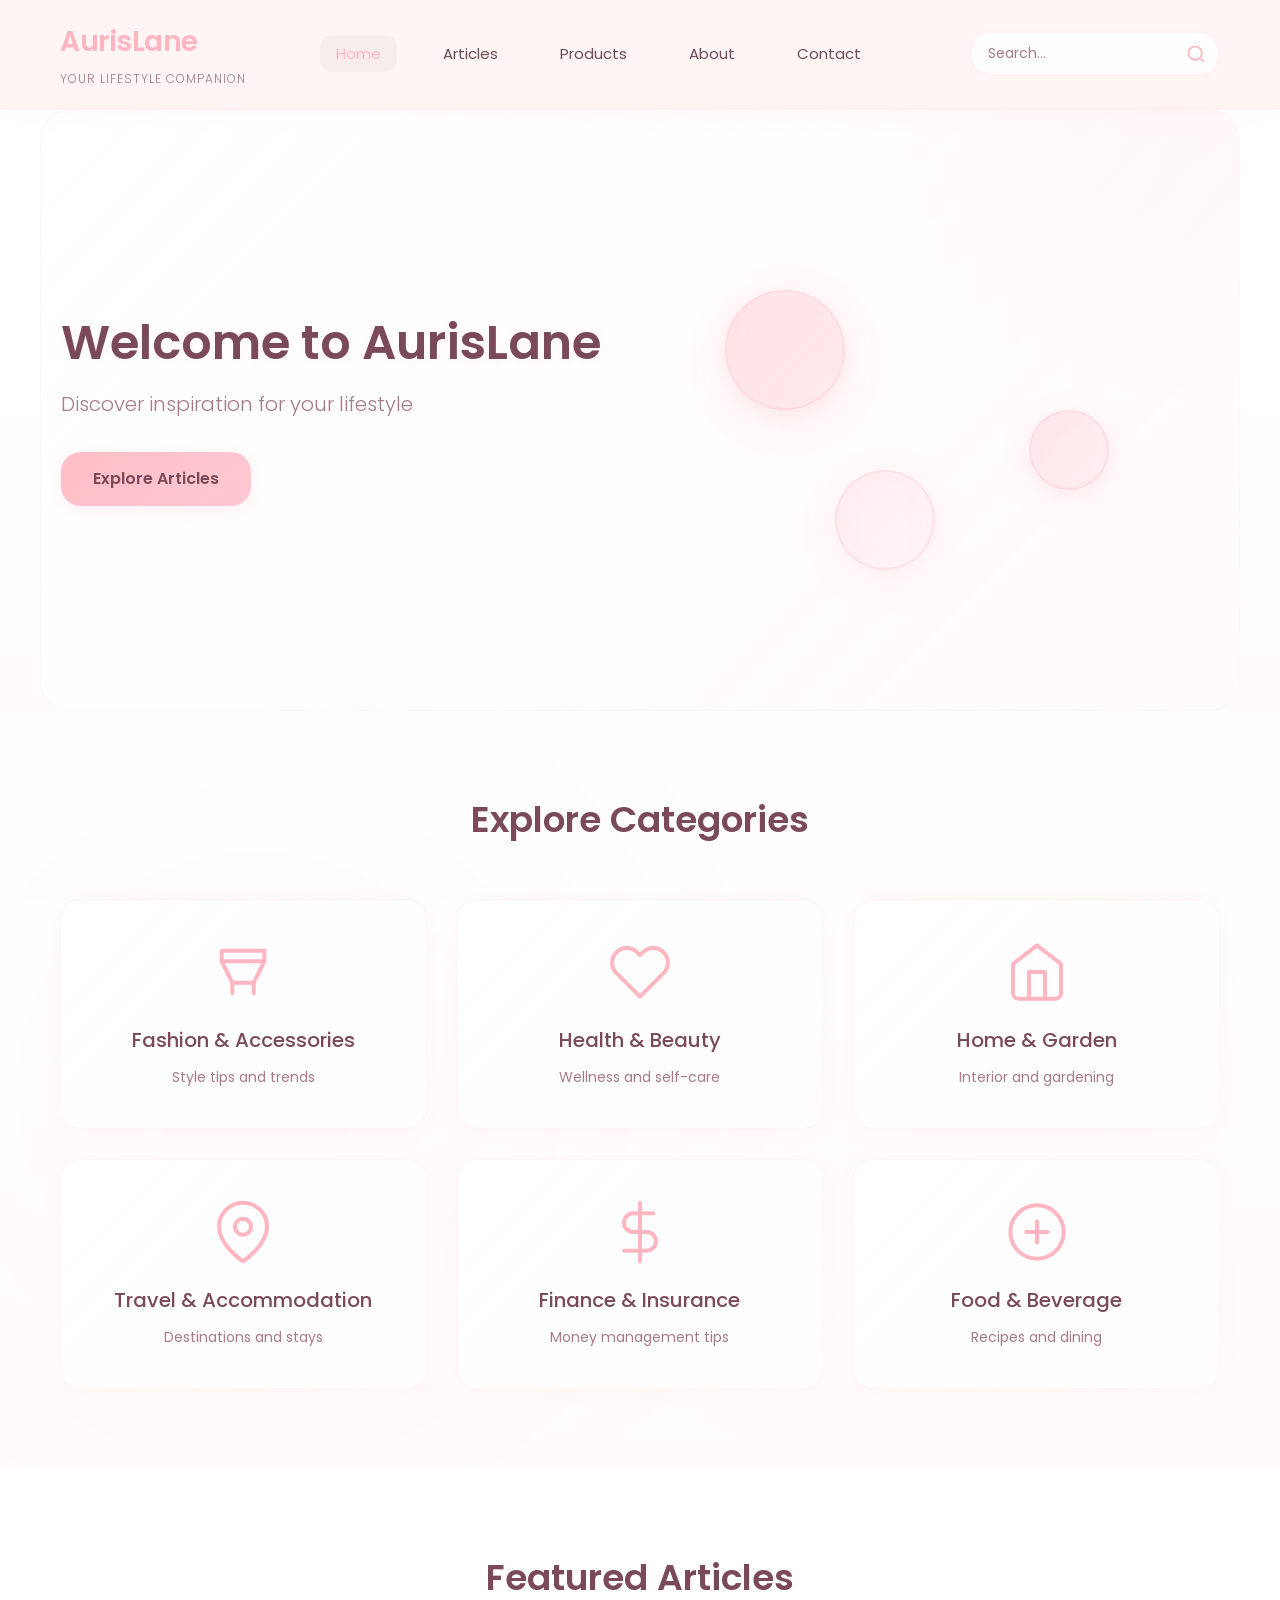
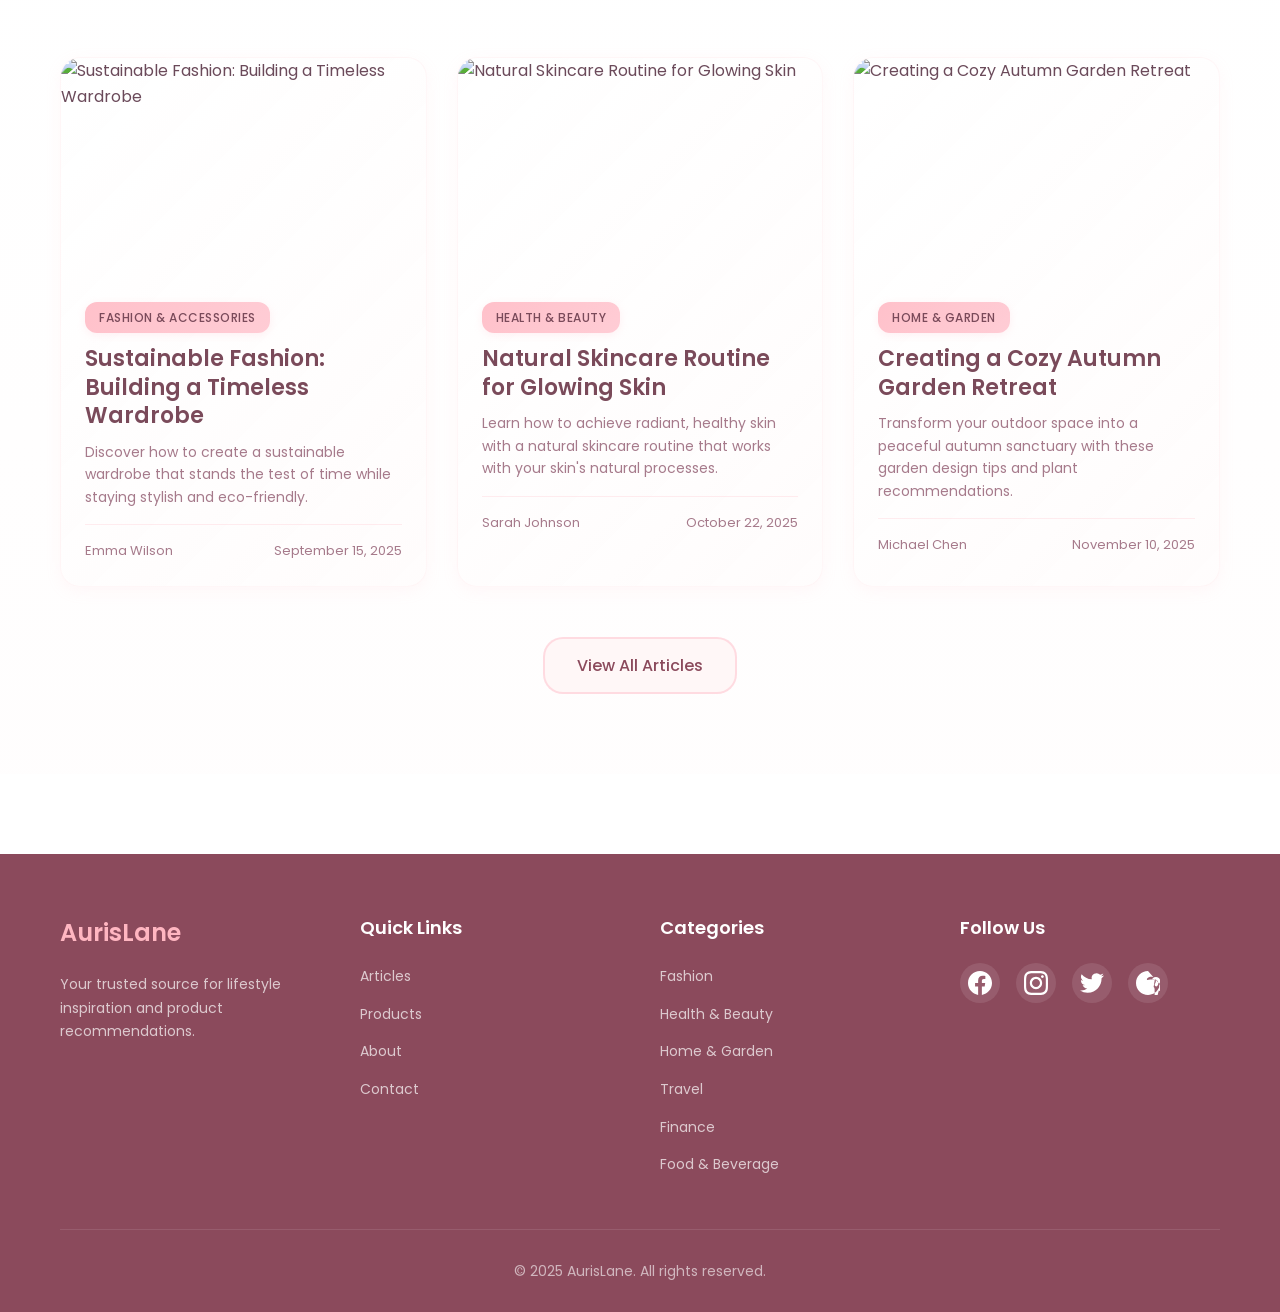
==== index.html @ ae4de6f7 "Initial commit: AurisLane blog website" ====
<!DOCTYPE html>
<html lang="en">
<head>
    <meta charset="UTF-8">
    <meta name="viewport" content="width=device-width, initial-scale=1.0">
    <title>AurisLane - Your Lifestyle Blog</title>
    <link rel="stylesheet" href="styles.css">
    <link rel="preconnect" href="https://fonts.googleapis.com">
    <link rel="preconnect" href="https://fonts.gstatic.com" crossorigin>
    <link href="https://fonts.googleapis.com/css2?family=Poppins:wght@300;400;500;600;700&display=swap" rel="stylesheet">
</head>
<body>
    <!-- Header -->
    <header class="header">
        <div class="container">
            <div class="logo">
                <h1><a href="index.html">AurisLane</a></h1>
                <p class="tagline">Your Lifestyle Companion</p>
            </div>
            <nav class="nav">
                <ul>
                    <li><a href="index.html" class="active">Home</a></li>
                    <li><a href="articles.html">Articles</a></li>
                    <li><a href="products.html">Products</a></li>
                    <li><a href="about.html">About</a></li>
                    <li><a href="contact.html">Contact</a></li>
                </ul>
            </nav>
            <div class="header-search">
                <input type="text" id="headerSearchInput" placeholder="Search..." class="header-search-input">
                <button class="header-search-btn" aria-label="Search">
                    <svg width="20" height="20" viewBox="0 0 24 24" fill="none" stroke="currentColor" stroke-width="2" stroke-linecap="round" stroke-linejoin="round">
                        <circle cx="11" cy="11" r="8"></circle>
                        <path d="m21 21-4.35-4.35"></path>
                    </svg>
                </button>
            </div>
            <button class="mobile-menu-toggle" aria-label="Toggle menu">
                <span></span>
                <span></span>
                <span></span>
            </button>
        </div>
    </header>

    <!-- Hero Section -->
    <section class="hero">
        <div class="hero-content">
            <h2 class="hero-title">Welcome to AurisLane</h2>
            <p class="hero-subtitle">Discover inspiration for your lifestyle</p>
            <a href="articles.html" class="btn-primary">Explore Articles</a>
        </div>
        <div class="hero-illustration">
            <div class="floating-shapes">
                <div class="shape shape-1"></div>
                <div class="shape shape-2"></div>
                <div class="shape shape-3"></div>
            </div>
        </div>
    </section>

    <!-- Categories Section -->
    <section class="categories">
        <div class="container">
            <h2 class="section-title">Explore Categories</h2>
            <div class="category-grid">
                <a href="articles.html?category=fashion" class="category-card">
                    <div class="category-icon">
                        <svg width="48" height="48" viewBox="0 0 24 24" fill="none" stroke="#FFB6C1" stroke-width="1.5" stroke-linecap="round" stroke-linejoin="round">
                            <path d="M4 4h16v4H4z"/>
                            <path d="M4 8l4 8h8l4-8"/>
                            <path d="M8 16v4M16 16v4"/>
                        </svg>
                    </div>
                    <h3>Fashion & Accessories</h3>
                    <p>Style tips and trends</p>
                </a>
                <a href="articles.html?category=health" class="category-card">
                    <div class="category-icon">
                        <svg width="48" height="48" viewBox="0 0 24 24" fill="none" stroke="#FFB6C1" stroke-width="1.5" stroke-linecap="round" stroke-linejoin="round">
                            <path d="M20.84 4.61a5.5 5.5 0 0 0-7.78 0L12 5.67l-1.06-1.06a5.5 5.5 0 0 0-7.78 7.78l1.06 1.06L12 21.23l7.78-7.78 1.06-1.06a5.5 5.5 0 0 0 0-7.78z"/>
                        </svg>
                    </div>
                    <h3>Health & Beauty</h3>
                    <p>Wellness and self-care</p>
                </a>
                <a href="articles.html?category=home" class="category-card">
                    <div class="category-icon">
                        <svg width="48" height="48" viewBox="0 0 24 24" fill="none" stroke="#FFB6C1" stroke-width="1.5" stroke-linecap="round" stroke-linejoin="round">
                            <path d="M3 9l9-7 9 7v11a2 2 0 0 1-2 2H5a2 2 0 0 1-2-2z"/>
                            <polyline points="9 22 9 12 15 12 15 22"/>
                        </svg>
                    </div>
                    <h3>Home & Garden</h3>
                    <p>Interior and gardening</p>
                </a>
                <a href="articles.html?category=travel" class="category-card">
                    <div class="category-icon">
                        <svg width="48" height="48" viewBox="0 0 24 24" fill="none" stroke="#FFB6C1" stroke-width="1.5" stroke-linecap="round" stroke-linejoin="round">
                            <path d="M21 10c0 7-9 13-9 13s-9-6-9-13a9 9 0 0 1 18 0z"/>
                            <circle cx="12" cy="10" r="3"/>
                        </svg>
                    </div>
                    <h3>Travel & Accommodation</h3>
                    <p>Destinations and stays</p>
                </a>
                <a href="articles.html?category=finance" class="category-card">
                    <div class="category-icon">
                        <svg width="48" height="48" viewBox="0 0 24 24" fill="none" stroke="#FFB6C1" stroke-width="1.5" stroke-linecap="round" stroke-linejoin="round">
                            <line x1="12" y1="1" x2="12" y2="23"/>
                            <path d="M17 5H9.5a3.5 3.5 0 0 0 0 7h5a3.5 3.5 0 0 1 0 7H6"/>
                        </svg>
                    </div>
                    <h3>Finance & Insurance</h3>
                    <p>Money management tips</p>
                </a>
                <a href="articles.html?category=food" class="category-card">
                    <div class="category-icon">
                        <svg width="48" height="48" viewBox="0 0 24 24" fill="none" stroke="#FFB6C1" stroke-width="1.5" stroke-linecap="round" stroke-linejoin="round">
                            <circle cx="12" cy="12" r="10"/>
                            <path d="M8 12h8M12 8v8"/>
                        </svg>
                    </div>
                    <h3>Food & Beverage</h3>
                    <p>Recipes and dining</p>
                </a>
            </div>
        </div>
    </section>

    <!-- Featured Articles -->
    <section class="featured-articles">
        <div class="container">
            <h2 class="section-title">Featured Articles</h2>
            <div class="articles-grid" id="featuredArticles">
                <!-- Articles will be loaded here -->
            </div>
            <div class="text-center">
                <a href="articles.html" class="btn-secondary">View All Articles</a>
            </div>
        </div>
    </section>

    <!-- Footer -->
    <footer class="footer">
        <div class="container">
            <div class="footer-content">
                <div class="footer-section">
                    <h3>AurisLane</h3>
                    <p>Your trusted source for lifestyle inspiration and product recommendations.</p>
                </div>
                <div class="footer-section">
                    <h4>Quick Links</h4>
                    <ul>
                        <li><a href="articles.html">Articles</a></li>
                        <li><a href="products.html">Products</a></li>
                        <li><a href="about.html">About</a></li>
                        <li><a href="contact.html">Contact</a></li>
                    </ul>
                </div>
                <div class="footer-section">
                    <h4>Categories</h4>
                    <ul>
                        <li><a href="articles.html?category=fashion">Fashion</a></li>
                        <li><a href="articles.html?category=health">Health & Beauty</a></li>
                        <li><a href="articles.html?category=home">Home & Garden</a></li>
                        <li><a href="articles.html?category=travel">Travel</a></li>
                        <li><a href="articles.html?category=finance">Finance</a></li>
                        <li><a href="articles.html?category=food">Food & Beverage</a></li>
                    </ul>
                </div>
                <div class="footer-section">
                    <h4>Follow Us</h4>
                    <div class="social-icons">
                        <a href="https://facebook.com" target="_blank" aria-label="Facebook">
                            <svg width="24" height="24" viewBox="0 0 24 24" fill="currentColor">
                                <path d="M24 12.073c0-6.627-5.373-12-12-12s-12 5.373-12 12c0 5.99 4.388 10.954 10.125 11.854v-8.385H7.078v-3.47h3.047V9.43c0-3.007 1.792-4.669 4.533-4.669 1.312 0 2.686.235 2.686.235v2.953H15.83c-1.491 0-1.956.925-1.956 1.874v2.25h3.328l-.532 3.47h-2.796v8.385C19.612 23.027 24 18.062 24 12.073z"/>
                            </svg>
                        </a>
                        <a href="https://instagram.com" target="_blank" aria-label="Instagram">
                            <svg width="24" height="24" viewBox="0 0 24 24" fill="currentColor">
                                <path d="M12 2.163c3.204 0 3.584.012 4.85.07 3.252.148 4.771 1.691 4.919 4.919.058 1.265.069 1.645.069 4.849 0 3.205-.012 3.584-.069 4.849-.149 3.225-1.664 4.771-4.919 4.919-1.266.058-1.644.07-4.85.07-3.204 0-3.584-.012-4.849-.07-3.26-.149-4.771-1.699-4.919-4.92-.058-1.265-.07-1.644-.07-4.849 0-3.204.013-3.583.07-4.849.149-3.227 1.664-4.771 4.919-4.919 1.266-.057 1.645-.069 4.849-.069zm0-2.163c-3.259 0-3.667.014-4.947.072-4.358.2-6.78 2.618-6.98 6.98-.059 1.281-.073 1.689-.073 4.948 0 3.259.014 3.668.072 4.948.2 4.358 2.618 6.78 6.98 6.98 1.281.058 1.689.072 4.948.072 3.259 0 3.668-.014 4.948-.072 4.354-.2 6.782-2.618 6.979-6.98.059-1.28.073-1.689.073-4.948 0-3.259-.014-3.667-.072-4.947-.196-4.354-2.617-6.78-6.979-6.98-1.281-.059-1.69-.073-4.949-.073zm0 5.838c-3.403 0-6.162 2.759-6.162 6.162s2.759 6.163 6.162 6.163 6.162-2.759 6.162-6.163c0-3.403-2.759-6.162-6.162-6.162zm0 10.162c-2.209 0-4-1.79-4-4 0-2.209 1.791-4 4-4s4 1.791 4 4c0 2.21-1.791 4-4 4zm6.406-11.845c-.796 0-1.441.645-1.441 1.44s.645 1.44 1.441 1.44c.795 0 1.439-.645 1.439-1.44s-.644-1.44-1.439-1.44z"/>
                            </svg>
                        </a>
                        <a href="https://twitter.com" target="_blank" aria-label="Twitter">
                            <svg width="24" height="24" viewBox="0 0 24 24" fill="currentColor">
                                <path d="M23.953 4.57a10 10 0 01-2.825.775 4.958 4.958 0 002.163-2.723c-.951.555-2.005.959-3.127 1.184a4.92 4.92 0 00-8.384 4.482C7.69 8.095 4.067 6.13 1.64 3.162a4.822 4.822 0 00-.666 2.475c0 1.71.87 3.213 2.188 4.096a4.904 4.904 0 01-2.228-.616v.06a4.923 4.923 0 003.946 4.827 4.996 4.996 0 01-2.212.085 4.936 4.936 0 004.604 3.417 9.867 9.867 0 01-6.102 2.105c-.39 0-.779-.023-1.17-.067a13.995 13.995 0 007.557 2.209c9.053 0 13.998-7.496 13.998-13.985 0-.21 0-.42-.015-.63A9.935 9.935 0 0024 4.59z"/>
                            </svg>
                        </a>
                        <a href="https://pinterest.com" target="_blank" aria-label="Pinterest">
                            <svg width="24" height="24" viewBox="0 0 24 24" fill="currentColor">
                                <path d="M12 0C5.373 0 0 5.372 0 12s5.373 12 12 12c5.084 0 9.426-3.163 11.174-7.637-.15-.83-.067-1.844.34-2.492.406-.658 1.533-4.48 1.533-4.48s.39.78.39 1.94c0 1.83-1.09 3.19-1.09 3.19s1.09 1.92 1.09 3.39c0 1.09-.35 2.19-1.39 2.19-.47 0-.92-.24-1.2-.5 0 0-.9 3.56-1.1 4.25-.4 1.56-1.57 3.85-1.93 4.05-.43.26-1.2.19-1.2-.8V18.5c0-1.78-.94-2.44-.94-2.44s.75-4.77.9-6.12c.1-.8.15-1.05-.23-1.48-.23-.27-.6-.34-.9-.36-.36-.02-.75 0-1.18.03-1.11.08-2.7.33-3.81.63-.44.12-.75.19-.95.19-.4 0-.65-.31-.65-.65 0-.35.23-.7.58-1.01 1.17-.99 2.12-1.5 3.55-1.5 1.5 0 2.7.5 3.55 1.2.85.7 1.3 1.7 1.3 3 0 1.09-.28 2.05-.85 2.88-.28.41-.28.75-.28 1.05 0 .4.15.75.45 1.05.3.3.7.45 1.05.45.35 0 .7-.15 1.05-.45.7-.7 1.05-1.55 1.05-2.5 0-1.2-.4-2.2-1.2-3-.8-.8-1.9-1.2-3.3-1.2-1.4 0-2.5.4-3.3 1.2-.8.8-1.2 1.8-1.2 3 0 .95.35 1.8 1.05 2.5.35.3.7.45 1.05.45.35 0 .75-.15 1.05-.45.3-.3.45-.65.45-1.05 0-.3 0-.64-.28-1.05-.57-.83-.85-1.79-.85-2.88 0-1.3.45-2.3 1.3-3 1.7-1.4 4.05-1.4 5.75 0 .85.7 1.3 1.7 1.3 3 0 1.09-.28 2.05-.85 2.88z"/>
                            </svg>
                        </a>
                    </div>
                </div>
            </div>
            <div class="footer-bottom">
                <p>&copy; 2025 AurisLane. All rights reserved.</p>
            </div>
        </div>
    </footer>

    <script src="script.js"></script>
</body>
</html>
---- styles.css ----
/* ============================================
   AurisLane - Soft & Sweet Style
   Morandi Color Palette, Rounded Corners, Gentle Animations
   ============================================ */

/* CSS Variables - Soft Pink & White Palette */
:root {
    --color-primary: #FFB6C1;      /* Light pink */
    --color-secondary: #FFC0CB;    /* Pink */
    --color-accent: #FFD1DC;       /* Light pink accent */
    --color-bg: #FFF9F9;            /* Soft white pink */
    --color-bg-light: #FFF5F5;     /* Very light pink */
    --color-text: #6B4A5A;          /* Soft pink-gray */
    --color-text-dark: #8B4A5C;    /* Pink-gray dark */
    --color-text-light: #A67A8B;   /* Light pink-gray */
    --color-border: #FFE4E9;        /* Soft pink border */
    --color-shadow: rgba(255, 182, 193, 0.15);
    --color-hover: #FF8FA3;         /* Medium pink on hover */
    
    --border-radius: 20px;
    --border-radius-small: 12px;
    --border-radius-large: 30px;
    
    --transition: all 0.3s cubic-bezier(0.4, 0, 0.2, 1);
    --transition-fast: all 0.2s ease;
    
    --font-family: 'Poppins', -apple-system, BlinkMacSystemFont, 'Segoe UI', sans-serif;
}

/* Reset & Base Styles */
* {
    margin: 0;
    padding: 0;
    box-sizing: border-box;
}

html {
    scroll-behavior: smooth;
}

body {
    font-family: var(--font-family);
    background: linear-gradient(180deg, #FFFFFF 0%, #FFFFFF 40%, #FFFBFB 80%, #FFF9F9 100%);
    background-attachment: fixed;
    color: var(--color-text);
    line-height: 1.6;
    font-size: 16px;
    overflow-x: hidden;
    min-height: 100vh;
}

a {
    text-decoration: none;
    color: inherit;
    transition: var(--transition);
}

img {
    max-width: 100%;
    height: auto;
    display: block;
    border-radius: var(--border-radius-small);
}

.container {
    max-width: 1200px;
    margin: 0 auto;
    padding: 0 20px;
}

.text-center {
    text-align: center;
}

/* ============================================
   Header & Navigation
   ============================================ */
.header {
    background: rgba(255, 245, 245, 0.95);
    padding: 20px 0;
    box-shadow: 0 2px 20px rgba(255, 182, 193, 0.1);
    position: sticky;
    top: 0;
    z-index: 1000;
    backdrop-filter: blur(10px);
    border-bottom: 1px solid rgba(255, 228, 233, 0.5);
}

.header .container {
    display: flex;
    justify-content: space-between;
    align-items: center;
}

.logo h1 {
    font-size: 28px;
    font-weight: 600;
    color: var(--color-primary);
    margin-bottom: 4px;
    letter-spacing: -0.5px;
}

.logo h1 a {
    color: var(--color-primary);
}

.tagline {
    font-size: 12px;
    color: var(--color-text-light);
    font-weight: 300;
    letter-spacing: 1px;
    text-transform: uppercase;
}

.nav ul {
    display: flex;
    list-style: none;
    gap: 30px;
}

.nav a {
    color: var(--color-text);
    font-weight: 400;
    font-size: 15px;
    padding: 8px 16px;
    border-radius: var(--border-radius-small);
    transition: var(--transition);
    position: relative;
}

.nav a:hover,
.nav a.active {
    color: var(--color-primary);
    background: rgba(184, 169, 169, 0.1);
}

/* Header Search */
.header-search {
    position: relative;
    display: flex;
    align-items: center;
    margin-left: 20px;
}

.header-search-input {
    width: 250px;
    padding: 10px 45px 10px 16px;
    border: 2px solid rgba(255, 228, 233, 0.5);
    border-radius: var(--border-radius);
    font-size: 14px;
    font-family: var(--font-family);
    background: rgba(255, 255, 255, 0.9);
    transition: var(--transition);
    color: #6B4A5A;
}

.header-search-input:focus {
    outline: none;
    border-color: #FFB6C1;
    box-shadow: 0 0 0 3px rgba(255, 182, 193, 0.2);
    background: rgba(255, 255, 255, 1);
    width: 300px;
}

.header-search-input::placeholder {
    color: #A67A8B;
}

.header-search-btn {
    position: absolute;
    right: 8px;
    background: none;
    border: none;
    cursor: pointer;
    padding: 6px;
    display: flex;
    align-items: center;
    justify-content: center;
    color: #FFB6C1;
    transition: var(--transition);
    border-radius: var(--border-radius-small);
}

.header-search-btn:hover {
    color: #FF8FA3;
    background: rgba(255, 182, 193, 0.1);
}

.header-search-btn:active {
    transform: scale(0.95);
}

.mobile-menu-toggle {
    display: none;
    flex-direction: column;
    gap: 5px;
    background: none;
    border: none;
    cursor: pointer;
    padding: 8px;
}

.mobile-menu-toggle span {
    width: 25px;
    height: 3px;
    background: var(--color-primary);
    border-radius: 3px;
    transition: var(--transition);
}

/* Mobile Navigation */
@media (max-width: 768px) {
    .header .container {
        flex-wrap: wrap;
    }
    
    .header-search {
        order: 3;
        width: 100%;
        margin: 15px 0 0 0;
        display: flex;
    }
    
    .header-search-input {
        width: 100%;
        flex: 1;
    }
    
    .header-search-input:focus {
        width: 100%;
    }
    
    .nav {
        position: fixed;
        top: 80px;
        left: -100%;
        width: 100%;
        background: var(--color-bg-light);
        box-shadow: 0 4px 20px var(--color-shadow);
        transition: var(--transition);
        z-index: 999;
    }
    
    .nav.active {
        left: 0;
    }
    
    .nav ul {
        flex-direction: column;
        padding: 20px;
        gap: 0;
    }
    
    .nav ul li {
        width: 100%;
    }
    
    .nav a {
        display: block;
        padding: 16px;
        border-bottom: 1px solid var(--color-border);
    }
    
    .mobile-menu-toggle.active span:nth-child(1) {
        transform: rotate(45deg) translate(8px, 8px);
    }
    
    .mobile-menu-toggle.active span:nth-child(2) {
        opacity: 0;
    }
    
    .mobile-menu-toggle.active span:nth-child(3) {
        transform: rotate(-45deg) translate(7px, -7px);
    }
}

/* ============================================
   Hero Section
   ============================================ */
.hero {
    padding: 100px 20px;
    display: flex;
    align-items: center;
    justify-content: space-between;
    max-width: 1200px;
    margin: 0 auto;
    gap: 60px;
    min-height: 600px;
    background: linear-gradient(135deg, rgba(255, 255, 255, 0.95) 0%, rgba(255, 252, 252, 0.9) 50%, rgba(255, 250, 250, 0.85) 100%);
    border-radius: var(--border-radius-large);
    position: relative;
    overflow: hidden;
    border: 1px solid rgba(255, 228, 233, 0.3);
}

.hero::before {
    content: '';
    position: absolute;
    top: -50%;
    right: -20%;
    width: 600px;
    height: 600px;
    background: radial-gradient(circle, rgba(255, 182, 193, 0.06) 0%, transparent 70%);
    border-radius: 50%;
    z-index: 0;
}

.hero-content,
.hero-illustration {
    position: relative;
    z-index: 1;
}

.hero-content {
    flex: 1;
    animation: fadeInUp 0.8s ease-out;
}

.hero-title {
    font-size: 48px;
    font-weight: 600;
    color: #7A4A5A;
    margin-bottom: 16px;
    line-height: 1.2;
    text-shadow: 0 2px 10px rgba(255, 182, 193, 0.1);
}

.hero-subtitle {
    font-size: 20px;
    color: #A67A8B;
    margin-bottom: 32px;
    font-weight: 300;
}

.hero-illustration {
    flex: 1;
    position: relative;
    height: 400px;
    animation: fadeInRight 0.8s ease-out;
}

.floating-shapes {
    position: relative;
    width: 100%;
    height: 100%;
}

.shape {
    position: absolute;
    border-radius: 50%;
    background: linear-gradient(135deg, rgba(255, 182, 193, 0.45) 0%, rgba(255, 192, 203, 0.35) 100%);
    opacity: 0.75;
    animation: float 6s ease-in-out infinite;
    border: 2px solid rgba(255, 182, 193, 0.4);
    backdrop-filter: blur(10px);
    -webkit-backdrop-filter: blur(10px);
    box-shadow: 0 8px 32px rgba(255, 182, 193, 0.25), 
                0 4px 16px rgba(255, 192, 203, 0.2),
                inset 0 1px 0 rgba(255, 255, 255, 0.3);
}

.shape-1 {
    width: 120px;
    height: 120px;
    top: 20%;
    left: 10%;
    background: linear-gradient(135deg, rgba(255, 182, 193, 0.5) 0%, rgba(255, 192, 203, 0.4) 100%);
    animation-delay: 0s;
    box-shadow: 0 10px 40px rgba(255, 182, 193, 0.3), 
                0 5px 20px rgba(255, 192, 203, 0.25),
                inset 0 1px 0 rgba(255, 255, 255, 0.4);
}

.shape-2 {
    width: 80px;
    height: 80px;
    top: 50%;
    right: 20%;
    background: linear-gradient(135deg, rgba(255, 192, 203, 0.5) 0%, rgba(255, 209, 220, 0.4) 100%);
    animation-delay: 2s;
    box-shadow: 0 8px 32px rgba(255, 192, 203, 0.3), 
                0 4px 16px rgba(255, 209, 220, 0.25),
                inset 0 1px 0 rgba(255, 255, 255, 0.4);
}

.shape-3 {
    width: 100px;
    height: 100px;
    bottom: 10%;
    left: 30%;
    background: linear-gradient(135deg, rgba(255, 209, 220, 0.5) 0%, rgba(255, 228, 233, 0.4) 100%);
    animation-delay: 4s;
    box-shadow: 0 9px 36px rgba(255, 209, 220, 0.3), 
                0 4px 18px rgba(255, 228, 233, 0.25),
                inset 0 1px 0 rgba(255, 255, 255, 0.4);
}

/* ============================================
   Buttons
   ============================================ */
.btn-primary,
.btn-secondary {
    display: inline-block;
    padding: 14px 32px;
    border-radius: var(--border-radius);
    font-weight: 500;
    font-size: 16px;
    transition: var(--transition);
    cursor: pointer;
    border: none;
    font-family: var(--font-family);
}

.btn-primary {
    background: linear-gradient(135deg, rgba(255, 182, 193, 0.9) 0%, rgba(255, 192, 203, 0.85) 100%);
    color: #7A4A5A;
    box-shadow: 0 4px 15px rgba(255, 182, 193, 0.2);
    font-weight: 600;
}

.btn-primary:hover {
    background: linear-gradient(135deg, #FF8FA3 0%, #FFB6C1 100%);
    transform: translateY(-2px);
    box-shadow: 0 6px 20px rgba(255, 182, 193, 0.3);
    color: white;
}

.btn-secondary {
    background: rgba(255, 245, 245, 0.8);
    color: #8B4A5C;
    border: 2px solid rgba(255, 192, 203, 0.5);
    backdrop-filter: blur(10px);
}

.btn-secondary:hover {
    background: linear-gradient(135deg, #FFB6C1 0%, #FFC0CB 100%);
    color: #8B4A5C;
    border-color: #FFB6C1;
    transform: translateY(-2px);
}

/* ============================================
   Categories Section
   ============================================ */
.categories {
    padding: 80px 20px;
    background: linear-gradient(180deg, rgba(255, 255, 255, 0.8) 0%, rgba(255, 253, 253, 0.9) 50%, rgba(255, 251, 251, 0.85) 100%);
    position: relative;
}

.categories::before {
    content: '';
    position: absolute;
    top: 0;
    left: 0;
    right: 0;
    bottom: 0;
    background: radial-gradient(circle at 20% 50%, rgba(255, 182, 193, 0.03) 0%, transparent 50%),
                radial-gradient(circle at 80% 50%, rgba(255, 192, 203, 0.03) 0%, transparent 50%);
    pointer-events: none;
}

.section-title {
    font-size: 36px;
    font-weight: 600;
    color: #7A4A5A;
    text-align: center;
    margin-bottom: 50px;
    position: relative;
    z-index: 1;
}

.category-grid {
    display: grid;
    grid-template-columns: repeat(auto-fit, minmax(280px, 1fr));
    gap: 30px;
}

.category-card {
    background: linear-gradient(135deg, rgba(255, 255, 255, 0.95) 0%, rgba(255, 252, 252, 0.9) 100%);
    padding: 40px 30px;
    border-radius: var(--border-radius);
    text-align: center;
    transition: var(--transition);
    box-shadow: 0 4px 15px rgba(255, 182, 193, 0.1);
    cursor: pointer;
    border: 1px solid rgba(255, 228, 233, 0.4);
    backdrop-filter: blur(10px);
    position: relative;
    z-index: 1;
}

.category-card:hover {
    transform: translateY(-8px);
    box-shadow: 0 8px 25px rgba(255, 182, 193, 0.18);
    background: linear-gradient(135deg, rgba(255, 252, 252, 0.98) 0%, rgba(255, 250, 250, 0.95) 100%);
    border-color: rgba(255, 192, 203, 0.6);
}

.category-icon {
    width: 64px;
    height: 64px;
    margin: 0 auto 20px;
    display: flex;
    align-items: center;
    justify-content: center;
    transition: var(--transition);
}

.category-icon svg {
    width: 100%;
    height: 100%;
    transition: var(--transition);
}

.category-card:hover .category-icon svg {
    transform: scale(1.1);
    stroke: #FF8FA3;
}

.category-card h3 {
    font-size: 20px;
    font-weight: 500;
    color: #7A4A5A;
    margin-bottom: 10px;
}

.category-card p {
    color: #A67A8B;
    font-size: 14px;
}

/* ============================================
   Articles Section
   ============================================ */
.featured-articles,
.articles-section {
    padding: 80px 20px;
    background: linear-gradient(180deg, rgba(255, 255, 255, 0.6) 0%, rgba(255, 253, 253, 0.8) 100%);
}

.articles-grid {
    display: grid;
    grid-template-columns: repeat(auto-fill, minmax(320px, 1fr));
    gap: 30px;
    margin-bottom: 50px;
}

.article-card {
    background: linear-gradient(135deg, rgba(255, 255, 255, 0.95) 0%, rgba(255, 252, 252, 0.9) 100%);
    border-radius: var(--border-radius);
    overflow: hidden;
    transition: var(--transition);
    box-shadow: 0 4px 15px rgba(255, 182, 193, 0.1);
    cursor: pointer;
    animation: fadeInUp 0.6s ease-out;
    border: 1px solid rgba(255, 228, 233, 0.3);
}

.article-card:hover {
    transform: translateY(-8px);
    box-shadow: 0 8px 25px rgba(255, 182, 193, 0.18);
    background: linear-gradient(135deg, rgba(255, 252, 252, 0.98) 0%, rgba(255, 250, 250, 0.95) 100%);
}

.article-card-image {
    width: 100%;
    height: 220px;
    object-fit: cover;
    border-radius: 0;
}

.article-card-content {
    padding: 24px;
}

.article-card-category {
    display: inline-block;
    padding: 6px 14px;
    background: linear-gradient(135deg, rgba(255, 182, 193, 0.85) 0%, rgba(255, 192, 203, 0.8) 100%);
    color: #7A4A5A;
    border-radius: var(--border-radius-small);
    font-size: 12px;
    font-weight: 500;
    margin-bottom: 12px;
    text-transform: uppercase;
    letter-spacing: 0.5px;
    box-shadow: 0 2px 8px rgba(255, 182, 193, 0.2);
}

.article-card-title {
    font-size: 22px;
    font-weight: 600;
    color: #7A4A5A;
    margin-bottom: 10px;
    line-height: 1.3;
}

.article-card-excerpt {
    color: #A67A8B;
    font-size: 14px;
    line-height: 1.6;
    margin-bottom: 16px;
}

.article-card-meta {
    display: flex;
    justify-content: space-between;
    align-items: center;
    font-size: 13px;
    color: #A67A8B;
    padding-top: 16px;
    border-top: 1px solid rgba(255, 192, 203, 0.3);
}

/* ============================================
   Page Header
   ============================================ */
.page-header {
    background: linear-gradient(135deg, rgba(255, 250, 250, 0.9) 0%, rgba(255, 248, 248, 0.85) 50%, rgba(255, 255, 255, 0.9) 100%);
    padding: 80px 20px;
    text-align: center;
    color: #7A4A5A;
    position: relative;
    overflow: hidden;
    border-bottom: 1px solid rgba(255, 228, 233, 0.3);
}

.page-header::before {
    content: '';
    position: absolute;
    top: -50%;
    left: -20%;
    width: 500px;
    height: 500px;
    background: radial-gradient(circle, rgba(255, 182, 193, 0.05) 0%, transparent 70%);
    border-radius: 50%;
}

.page-header::after {
    content: '';
    position: absolute;
    bottom: -50%;
    right: -20%;
    width: 500px;
    height: 500px;
    background: radial-gradient(circle, rgba(255, 192, 203, 0.05) 0%, transparent 70%);
    border-radius: 50%;
}

.page-header h1,
.page-header p {
    position: relative;
    z-index: 1;
}

.page-header h1 {
    font-size: 42px;
    font-weight: 600;
    margin-bottom: 12px;
}

.page-header p {
    font-size: 18px;
    opacity: 0.9;
    font-weight: 300;
}

/* ============================================
   Filters & Search
   ============================================ */
.filters-section {
    padding: 40px 20px;
    background: linear-gradient(180deg, rgba(255, 249, 249, 0.6) 0%, rgba(255, 255, 255, 0.4) 100%);
}

.filters-wrapper {
    display: flex;
    flex-direction: column;
    gap: 20px;
}

.search-box {
    position: relative;
    max-width: 500px;
    margin: 0 auto;
}

.search-box input {
    width: 100%;
    padding: 14px 50px 14px 20px;
    border: 2px solid rgba(255, 228, 233, 0.5);
    border-radius: var(--border-radius);
    font-size: 16px;
    font-family: var(--font-family);
    background: rgba(255, 255, 255, 0.9);
    transition: var(--transition);
    color: #6B4A5A;
}

.search-box input:focus {
    outline: none;
    border-color: #FFB6C1;
    box-shadow: 0 0 0 3px rgba(255, 182, 193, 0.2);
    background: rgba(255, 255, 255, 1);
}

.search-box svg {
    position: absolute;
    right: 18px;
    top: 50%;
    transform: translateY(-50%);
    color: var(--color-text-light);
    width: 20px;
    height: 20px;
}

.category-filters {
    display: flex;
    flex-wrap: wrap;
    gap: 12px;
    justify-content: center;
    gap: 12px;
}

.filter-btn {
    padding: 10px 24px;
    border: 2px solid rgba(255, 228, 233, 0.5);
    background: rgba(255, 255, 255, 0.9);
    border-radius: var(--border-radius);
    font-size: 14px;
    font-weight: 500;
    cursor: pointer;
    transition: var(--transition);
    font-family: var(--font-family);
    color: #6B4A5A;
    backdrop-filter: blur(10px);
}

.filter-btn:hover,
.filter-btn.active {
    background: linear-gradient(135deg, rgba(255, 182, 193, 0.9) 0%, rgba(255, 192, 203, 0.85) 100%);
    color: #7A4A5A;
    border-color: #FFB6C1;
    transform: translateY(-2px);
    box-shadow: 0 4px 12px rgba(255, 182, 193, 0.2);
}

/* ============================================
   Pagination
   ============================================ */
.pagination {
    display: flex;
    justify-content: center;
    gap: 10px;
    margin-top: 40px;
}

.pagination-btn {
    padding: 10px 18px;
    border: 2px solid var(--color-border);
    background: white;
    border-radius: var(--border-radius-small);
    font-size: 14px;
    cursor: pointer;
    transition: var(--transition);
    font-family: var(--font-family);
    color: var(--color-text);
}

.pagination-btn:hover,
.pagination-btn.active {
    background: var(--color-primary);
    color: white;
    border-color: var(--color-primary);
}

.pagination-btn:disabled {
    opacity: 0.5;
    cursor: not-allowed;
}

/* ============================================
   Article Detail
   ============================================ */
.article-detail {
    padding: 60px 20px;
    max-width: 900px;
    margin: 0 auto;
    background: linear-gradient(180deg, rgba(255, 255, 255, 0.95) 0%, rgba(255, 253, 253, 0.9) 50%, rgba(255, 255, 255, 1) 100%);
    border-radius: var(--border-radius-large);
    border: 1px solid rgba(255, 228, 233, 0.2);
}

.article-header {
    margin-bottom: 40px;
}

.article-header-image {
    width: 100%;
    height: 400px;
    object-fit: cover;
    border-radius: var(--border-radius);
    margin-bottom: 30px;
}

.article-header-content {
    text-align: center;
}

.article-header-category {
    display: inline-block;
    padding: 8px 18px;
    background: linear-gradient(135deg, rgba(255, 182, 193, 0.85) 0%, rgba(255, 192, 203, 0.8) 100%);
    color: #7A4A5A;
    border-radius: var(--border-radius-small);
    font-size: 13px;
    font-weight: 500;
    margin-bottom: 20px;
    text-transform: uppercase;
    letter-spacing: 0.5px;
    box-shadow: 0 2px 8px rgba(255, 182, 193, 0.2);
}

.article-header-title {
    font-size: 42px;
    font-weight: 600;
    color: #8B4A5C;
    margin-bottom: 16px;
    line-height: 1.2;
}

.article-header-meta {
    color: #A67A8B;
    font-size: 15px;
}

.article-content {
    font-size: 18px;
    line-height: 1.8;
    color: #6B4A5A;
    background: rgba(255, 255, 255, 0.8);
    padding: 40px;
    border-radius: var(--border-radius);
    box-shadow: 0 2px 10px rgba(255, 182, 193, 0.08);
    border: 1px solid rgba(255, 228, 233, 0.2);
}

.article-content h3 {
    font-size: 28px;
    font-weight: 600;
    color: #8B6A7A;
    margin: 40px 0 20px;
}

.article-content p {
    margin-bottom: 20px;
}

.article-content img {
    width: 100%;
    max-width: 100%;
    height: auto;
    border-radius: var(--border-radius);
    margin: 30px 0;
    box-shadow: 0 4px 20px rgba(255, 182, 193, 0.2);
    display: block;
    border: 2px solid rgba(255, 192, 203, 0.2);
}

.article-footer {
    display: flex;
    justify-content: space-between;
    align-items: center;
    padding: 30px 0;
    margin-top: 40px;
    border-top: 2px solid rgba(255, 192, 203, 0.3);
    flex-wrap: wrap;
    gap: 20px;
}

.article-meta {
    color: #A67A8B;
    font-size: 14px;
}

.article-share {
    display: flex;
    align-items: center;
    gap: 12px;
}

.share-btn {
    padding: 8px 16px;
    background: rgba(255, 192, 203, 0.2);
    border-radius: var(--border-radius-small);
    font-size: 13px;
    transition: var(--transition);
    color: #A67A8B;
    border: 1px solid rgba(255, 192, 203, 0.3);
}

.share-btn:hover {
    background: linear-gradient(135deg, #FFB6C1 0%, #FFC0CB 100%);
    color: #8B4A5C;
    border-color: #FFB6C1;
}

.back-link {
    margin-top: 40px;
}

/* Recommended Product Section */
.article-recommended-product {
    margin: 50px 0;
    padding: 40px;
    background: linear-gradient(135deg, rgba(255, 250, 250, 0.9) 0%, rgba(255, 248, 248, 0.85) 100%);
    border-radius: var(--border-radius);
    border: 2px solid rgba(255, 228, 233, 0.4);
    box-shadow: 0 4px 20px rgba(255, 182, 193, 0.1);
}

.recommended-product-content {
    display: flex;
    align-items: center;
    gap: 30px;
    flex-wrap: wrap;
}

.recommended-product-icon {
    flex-shrink: 0;
    width: 64px;
    height: 64px;
    display: flex;
    align-items: center;
    justify-content: center;
    background: rgba(255, 182, 193, 0.15);
    border-radius: 50%;
}

.recommended-product-text {
    flex: 1;
    min-width: 200px;
}

.recommended-product-text h3 {
    font-size: 24px;
    font-weight: 600;
    color: #7A4A5A;
    margin-bottom: 8px;
}

.recommended-product-text p {
    font-size: 15px;
    color: #A67A8B;
    margin: 0;
}

.btn-recommend-product {
    display: inline-flex;
    align-items: center;
    justify-content: center;
    gap: 10px;
    padding: 14px 28px;
    background: linear-gradient(135deg, rgba(255, 182, 193, 0.9) 0%, rgba(255, 192, 203, 0.85) 100%);
    color: #7A4A5A;
    border-radius: var(--border-radius);
    font-weight: 600;
    font-size: 16px;
    text-decoration: none;
    transition: var(--transition);
    box-shadow: 0 4px 15px rgba(255, 182, 193, 0.2);
    white-space: nowrap;
}

.btn-recommend-product:hover {
    background: linear-gradient(135deg, #FF8FA3 0%, #FFB6C1 100%);
    color: white;
    transform: translateY(-2px);
    box-shadow: 0 6px 20px rgba(255, 182, 193, 0.3);
}

.btn-recommend-product svg {
    width: 18px;
    height: 18px;
}

@media (max-width: 768px) {
    .article-recommended-product {
        padding: 30px 20px;
        margin: 40px 0;
    }
    
    .recommended-product-content {
        flex-direction: column;
        text-align: center;
        gap: 20px;
    }
    
    .recommended-product-text {
        min-width: auto;
    }
    
    .btn-recommend-product {
        width: 100%;
        max-width: 100%;
    }
}

/* ============================================
   Products Section
   ============================================ */
.products-section {
    padding: 60px 20px;
}

.products-grid {
    display: grid;
    grid-template-columns: repeat(auto-fill, minmax(300px, 1fr));
    gap: 30px;
}

.product-card {
    background: white;
    border-radius: var(--border-radius);
    overflow: hidden;
    transition: var(--transition);
    box-shadow: 0 4px 15px var(--color-shadow);
    display: flex;
    flex-direction: column;
    position: relative;
}

.product-card > div:first-child {
    cursor: pointer;
    flex: 1;
}

.product-card:hover {
    transform: translateY(-8px);
    box-shadow: 0 8px 25px var(--color-shadow);
}

.product-image {
    width: 100%;
    height: 280px;
    object-fit: cover;
}

.product-card-content {
    padding: 24px;
}

.product-card-category {
    display: inline-block;
    padding: 6px 14px;
    background: linear-gradient(135deg, rgba(255, 209, 220, 0.9) 0%, rgba(255, 228, 233, 0.85) 100%);
    color: #7A4A5A;
    border-radius: var(--border-radius-small);
    font-size: 11px;
    font-weight: 500;
    margin-bottom: 12px;
    text-transform: uppercase;
    box-shadow: 0 2px 6px rgba(255, 182, 193, 0.15);
}

.product-card-name {
    font-size: 22px;
    font-weight: 600;
    color: var(--color-text-dark);
    margin-bottom: 10px;
}

.product-card-price {
    font-size: 24px;
    font-weight: 600;
    color: var(--color-primary);
    margin-bottom: 12px;
}

.product-card-rating {
    display: flex;
    align-items: center;
    gap: 8px;
    margin-bottom: 12px;
    font-size: 14px;
    color: var(--color-text-light);
}

.stars {
    color: #FFD700;
}

.product-card-description {
    color: var(--color-text-light);
    font-size: 14px;
    line-height: 1.6;
}

/* Product Card Actions */
.product-card-actions {
    display: flex;
    flex-direction: column;
    gap: 10px;
    padding: 0 24px 24px;
}

/* Buy Button */
.btn-buy {
    display: flex;
    align-items: center;
    justify-content: center;
    gap: 8px;
    padding: 12px 24px;
    background: linear-gradient(135deg, rgba(255, 182, 193, 0.9) 0%, rgba(255, 192, 203, 0.85) 100%);
    color: #7A4A5A;
    border-radius: var(--border-radius-small);
    font-weight: 600;
    font-size: 14px;
    text-decoration: none;
    transition: var(--transition);
    border: none;
    cursor: pointer;
    box-shadow: 0 2px 8px rgba(255, 182, 193, 0.2);
}

.btn-buy:hover {
    background: linear-gradient(135deg, #FF8FA3 0%, #FFB6C1 100%);
    color: white;
    transform: translateY(-2px);
    box-shadow: 0 4px 12px rgba(255, 182, 193, 0.4);
}

.btn-buy svg {
    width: 16px;
    height: 16px;
}

/* Article Button */
.btn-article {
    display: flex;
    align-items: center;
    justify-content: center;
    gap: 8px;
    padding: 12px 24px;
    background: rgba(255, 245, 245, 0.8);
    color: #8B4A5C;
    border: 2px solid rgba(255, 192, 203, 0.5);
    border-radius: var(--border-radius-small);
    font-weight: 600;
    font-size: 14px;
    text-decoration: none;
    transition: var(--transition);
    cursor: pointer;
    backdrop-filter: blur(10px);
}

.btn-article:hover {
    background: linear-gradient(135deg, rgba(255, 182, 193, 0.2) 0%, rgba(255, 192, 203, 0.2) 100%);
    border-color: #FFB6C1;
    transform: translateY(-2px);
    box-shadow: 0 4px 12px rgba(255, 182, 193, 0.2);
}

.btn-article svg {
    width: 16px;
    height: 16px;
}

.product-detail-actions {
    display: flex;
    flex-direction: column;
    gap: 15px;
    width: 100%;
}

.btn-buy-large {
    display: flex;
    align-items: center;
    justify-content: center;
    gap: 12px;
    padding: 16px 32px;
    background: linear-gradient(135deg, rgba(255, 182, 193, 0.9) 0%, rgba(255, 192, 203, 0.85) 100%);
    color: #7A4A5A;
    border-radius: var(--border-radius);
    font-weight: 600;
    font-size: 18px;
    text-decoration: none;
    transition: var(--transition);
    border: none;
    cursor: pointer;
    box-shadow: 0 4px 15px rgba(255, 182, 193, 0.2);
    width: 100%;
}

.btn-buy-large:hover {
    background: linear-gradient(135deg, #FF8FA3 0%, #FFB6C1 100%);
    color: white;
    transform: translateY(-2px);
    box-shadow: 0 6px 20px rgba(255, 182, 193, 0.4);
}

.btn-buy-large svg {
    width: 20px;
    height: 20px;
}

.btn-article-large {
    display: flex;
    align-items: center;
    justify-content: center;
    gap: 12px;
    padding: 16px 32px;
    background: rgba(255, 245, 245, 0.8);
    color: #7A4A5A;
    border: 2px solid rgba(255, 192, 203, 0.5);
    border-radius: var(--border-radius);
    font-weight: 600;
    font-size: 18px;
    text-decoration: none;
    transition: var(--transition);
    cursor: pointer;
    backdrop-filter: blur(10px);
    width: 100%;
}

.btn-article-large:hover {
    background: linear-gradient(135deg, rgba(255, 182, 193, 0.2) 0%, rgba(255, 192, 203, 0.2) 100%);
    border-color: #FFB6C1;
    transform: translateY(-2px);
    box-shadow: 0 6px 20px rgba(255, 182, 193, 0.3);
}

.btn-article-large svg {
    width: 20px;
    height: 20px;
}

/* ============================================
   Product Detail
   ============================================ */
.product-detail {
    padding: 60px 20px;
    background: linear-gradient(180deg, rgba(255, 255, 255, 0.6) 0%, rgba(255, 253, 253, 0.8) 100%);
}

.product-detail-wrapper {
    max-width: 1200px;
    margin: 0 auto;
    display: grid;
    grid-template-columns: 1fr 1.2fr;
    gap: 60px;
    align-items: start;
}

.product-detail-left {
    display: flex;
    flex-direction: column;
    gap: 30px;
}

.product-detail-image-wrapper {
    width: 100%;
    border-radius: var(--border-radius);
    overflow: hidden;
    box-shadow: 0 8px 30px rgba(255, 182, 193, 0.15);
    background: white;
}

.product-detail-image {
    width: 100%;
    height: auto;
    display: block;
    border-radius: var(--border-radius);
}

.product-detail-info {
    padding-top: 0;
}

.product-detail-info h1 {
    font-size: 36px;
    font-weight: 600;
    color: #7A4A5A;
    margin-bottom: 16px;
    line-height: 1.2;
}

.product-detail-price {
    font-size: 32px;
    font-weight: 600;
    color: #FFB6C1;
    margin-bottom: 20px;
}

.product-detail-rating {
    display: flex;
    align-items: center;
    gap: 12px;
    margin-bottom: 30px;
    font-size: 16px;
}

.product-detail-description {
    font-size: 16px;
    line-height: 1.8;
    color: #6B4A5A;
    margin-bottom: 30px;
}

.product-detail-features {
    margin-bottom: 30px;
}

.product-detail-features h3 {
    font-size: 20px;
    font-weight: 600;
    color: #7A4A5A;
    margin-bottom: 16px;
}

.product-detail-features ul {
    list-style: none;
    padding-left: 0;
}

.product-detail-features li {
    padding: 10px 0;
    padding-left: 28px;
    position: relative;
    color: #6B4A5A;
    font-size: 15px;
}

.product-detail-features li:before {
    content: "✓";
    position: absolute;
    left: 0;
    color: #FFB6C1;
    font-weight: bold;
    font-size: 18px;
}

.product-detail-review {
    background: linear-gradient(135deg, rgba(255, 250, 250, 0.9) 0%, rgba(255, 248, 248, 0.85) 100%);
    padding: 30px;
    border-radius: var(--border-radius);
    margin-top: 30px;
    border: 1px solid rgba(255, 228, 233, 0.3);
    box-shadow: 0 2px 10px rgba(255, 182, 193, 0.1);
}

.product-detail-review h3 {
    font-size: 20px;
    font-weight: 600;
    color: #7A4A5A;
    margin-bottom: 12px;
}

.product-detail-review p {
    color: #6B4A5A;
    line-height: 1.8;
    font-style: italic;
    font-size: 15px;
}

/* ============================================
   About Section
   ============================================ */
.about-section {
    padding: 60px 20px;
}

.about-content {
    max-width: 1000px;
    margin: 0 auto;
    display: grid;
    grid-template-columns: 1.2fr 1fr;
    gap: 60px;
    align-items: start;
}

.about-text h2 {
    font-size: 36px;
    font-weight: 600;
    color: var(--color-text-dark);
    margin-bottom: 24px;
}

.about-text h3 {
    font-size: 24px;
    font-weight: 600;
    color: var(--color-text-dark);
    margin: 32px 0 16px;
}

.about-text p {
    font-size: 16px;
    line-height: 1.8;
    color: var(--color-text);
    margin-bottom: 20px;
}

.values-list {
    list-style: none;
    padding-left: 0;
}

.values-list li {
    padding: 16px 0;
    padding-left: 32px;
    position: relative;
    font-size: 16px;
    line-height: 1.7;
    color: var(--color-text);
}

.values-list li:before {
    content: "•";
    position: absolute;
    left: 0;
    color: var(--color-primary);
    font-size: 24px;
    line-height: 1;
}

.about-image {
    position: relative;
    height: 500px;
}

.about-illustration {
    position: relative;
    width: 100%;
    height: 100%;
}

.illustration-shape {
    position: absolute;
    border-radius: 50%;
    opacity: 0.4;
    animation: float 8s ease-in-out infinite;
}

.illustration-shape.shape-1 {
    width: 150px;
    height: 150px;
    background: var(--color-primary);
    top: 10%;
    left: 10%;
    animation-delay: 0s;
}

.illustration-shape.shape-2 {
    width: 120px;
    height: 120px;
    background: var(--color-secondary);
    top: 50%;
    right: 10%;
    animation-delay: 2.5s;
}

.illustration-shape.shape-3 {
    width: 100px;
    height: 100px;
    background: var(--color-accent);
    bottom: 10%;
    left: 30%;
    animation-delay: 5s;
}

/* ============================================
   Contact Section
   ============================================ */
.contact-section {
    padding: 60px 20px;
}

.contact-wrapper {
    max-width: 1000px;
    margin: 0 auto;
    display: grid;
    grid-template-columns: 1fr 1.2fr;
    gap: 60px;
}

.contact-info h2 {
    font-size: 32px;
    font-weight: 600;
    color: var(--color-text-dark);
    margin-bottom: 16px;
}

.contact-info > p {
    font-size: 16px;
    color: var(--color-text);
    margin-bottom: 40px;
    line-height: 1.7;
}

.contact-details {
    margin-bottom: 40px;
}

.contact-item {
    display: flex;
    gap: 20px;
    margin-bottom: 30px;
    align-items: start;
}

.contact-icon {
    font-size: 32px;
    width: 50px;
    height: 50px;
    display: flex;
    align-items: center;
    justify-content: center;
    background: var(--color-bg-light);
    border-radius: var(--border-radius-small);
    flex-shrink: 0;
}

.contact-item h3 {
    font-size: 18px;
    font-weight: 600;
    color: var(--color-text-dark);
    margin-bottom: 6px;
}

.contact-item p {
    color: var(--color-text-light);
    font-size: 15px;
}

.social-links h3 {
    font-size: 20px;
    font-weight: 600;
    color: var(--color-text-dark);
    margin-bottom: 16px;
}

.contact-form-wrapper h2 {
    font-size: 32px;
    font-weight: 600;
    color: var(--color-text-dark);
    margin-bottom: 30px;
}

.contact-form {
    background: white;
    padding: 40px;
    border-radius: var(--border-radius);
    box-shadow: 0 4px 20px var(--color-shadow);
}

.form-group {
    margin-bottom: 24px;
}

.form-group label {
    display: block;
    font-size: 14px;
    font-weight: 500;
    color: var(--color-text-dark);
    margin-bottom: 8px;
}

.form-group input,
.form-group textarea {
    width: 100%;
    padding: 14px 18px;
    border: 2px solid var(--color-border);
    border-radius: var(--border-radius-small);
    font-size: 16px;
    font-family: var(--font-family);
    transition: var(--transition);
    background: var(--color-bg-light);
}

.form-group input:focus,
.form-group textarea:focus {
    outline: none;
    border-color: var(--color-primary);
    background: white;
    box-shadow: 0 0 0 3px rgba(184, 169, 169, 0.1);
}

.form-group textarea {
    resize: vertical;
    min-height: 120px;
}

/* ============================================
   Footer
   ============================================ */
.footer {
    background: var(--color-text-dark);
    color: white;
    padding: 60px 20px 30px;
    margin-top: 80px;
}

.footer-content {
    display: grid;
    grid-template-columns: repeat(auto-fit, minmax(250px, 1fr));
    gap: 40px;
    margin-bottom: 40px;
}

.footer-section h3,
.footer-section h4 {
    margin-bottom: 20px;
    font-weight: 600;
}

.footer-section h3 {
    font-size: 24px;
    color: var(--color-primary);
}

.footer-section h4 {
    font-size: 18px;
}

.footer-section p {
    color: rgba(255, 255, 255, 0.7);
    line-height: 1.7;
    font-size: 14px;
}

.footer-section ul {
    list-style: none;
}

.footer-section ul li {
    margin-bottom: 12px;
}

.footer-section ul li a {
    color: rgba(255, 255, 255, 0.7);
    font-size: 14px;
    transition: var(--transition);
}

.footer-section ul li a:hover {
    color: var(--color-primary);
    padding-left: 4px;
}

.social-icons {
    display: flex;
    gap: 16px;
}

.social-icons a {
    width: 40px;
    height: 40px;
    display: flex;
    align-items: center;
    justify-content: center;
    background: rgba(255, 255, 255, 0.1);
    border-radius: 50%;
    color: white;
    transition: var(--transition);
}

.social-icons a:hover {
    background: var(--color-primary);
    transform: translateY(-3px);
}

.footer-bottom {
    text-align: center;
    padding-top: 30px;
    border-top: 1px solid rgba(255, 255, 255, 0.1);
    color: rgba(255, 255, 255, 0.6);
    font-size: 14px;
}

/* ============================================
   Related Articles
   ============================================ */
.related-articles {
    padding: 60px 20px;
    background: var(--color-bg-light);
}

/* ============================================
   Animations
   ============================================ */
@keyframes fadeInUp {
    from {
        opacity: 0;
        transform: translateY(30px);
    }
    to {
        opacity: 1;
        transform: translateY(0);
    }
}

@keyframes fadeInRight {
    from {
        opacity: 0;
        transform: translateX(30px);
    }
    to {
        opacity: 1;
        transform: translateX(0);
    }
}

@keyframes float {
    0%, 100% {
        transform: translateY(0) rotate(0deg);
    }
    50% {
        transform: translateY(-20px) rotate(5deg);
    }
}

/* ============================================
   Responsive Design
   ============================================ */
@media (max-width: 768px) {
    .mobile-menu-toggle {
        display: flex;
    }
    
    .hero {
        flex-direction: column;
        text-align: center;
        padding: 60px 20px;
        min-height: auto;
    }
    
    .hero-title {
        font-size: 36px;
    }
    
    .hero-illustration {
        height: 300px;
    }
    
    .section-title {
        font-size: 28px;
    }
    
    .category-grid {
        grid-template-columns: 1fr;
    }
    
    .articles-grid {
        grid-template-columns: 1fr;
    }
    
    .products-grid {
        grid-template-columns: 1fr;
    }
    
    .product-detail-wrapper {
        grid-template-columns: 1fr;
        gap: 40px;
    }
    
    .product-detail-left {
        order: 1;
    }
    
    .product-detail-info {
        order: 2;
    }
    
    .product-detail-actions {
        margin-top: 0;
    }
    
    .about-content {
        grid-template-columns: 1fr;
        gap: 40px;
    }
    
    .contact-wrapper {
        grid-template-columns: 1fr;
        gap: 40px;
    }
    
    .article-header-title {
        font-size: 32px;
    }
    
    .article-header-image {
        height: 250px;
    }
    
    .article-content {
        font-size: 16px;
    }
    
    .article-footer {
        flex-direction: column;
        align-items: flex-start;
    }
    
    .filters-wrapper {
        align-items: stretch;
    }
    
    .category-filters {
        flex-direction: column;
    }
    
    .filter-btn {
        width: 100%;
    }
    
    .footer-content {
        grid-template-columns: 1fr;
    }
}

@media (max-width: 480px) {
    .hero-title {
        font-size: 28px;
    }
    
    .hero-subtitle {
        font-size: 16px;
    }
    
    .page-header h1 {
        font-size: 32px;
    }
    
    .section-title {
        font-size: 24px;
    }
    
    .contact-form {
        padding: 24px;
    }
}
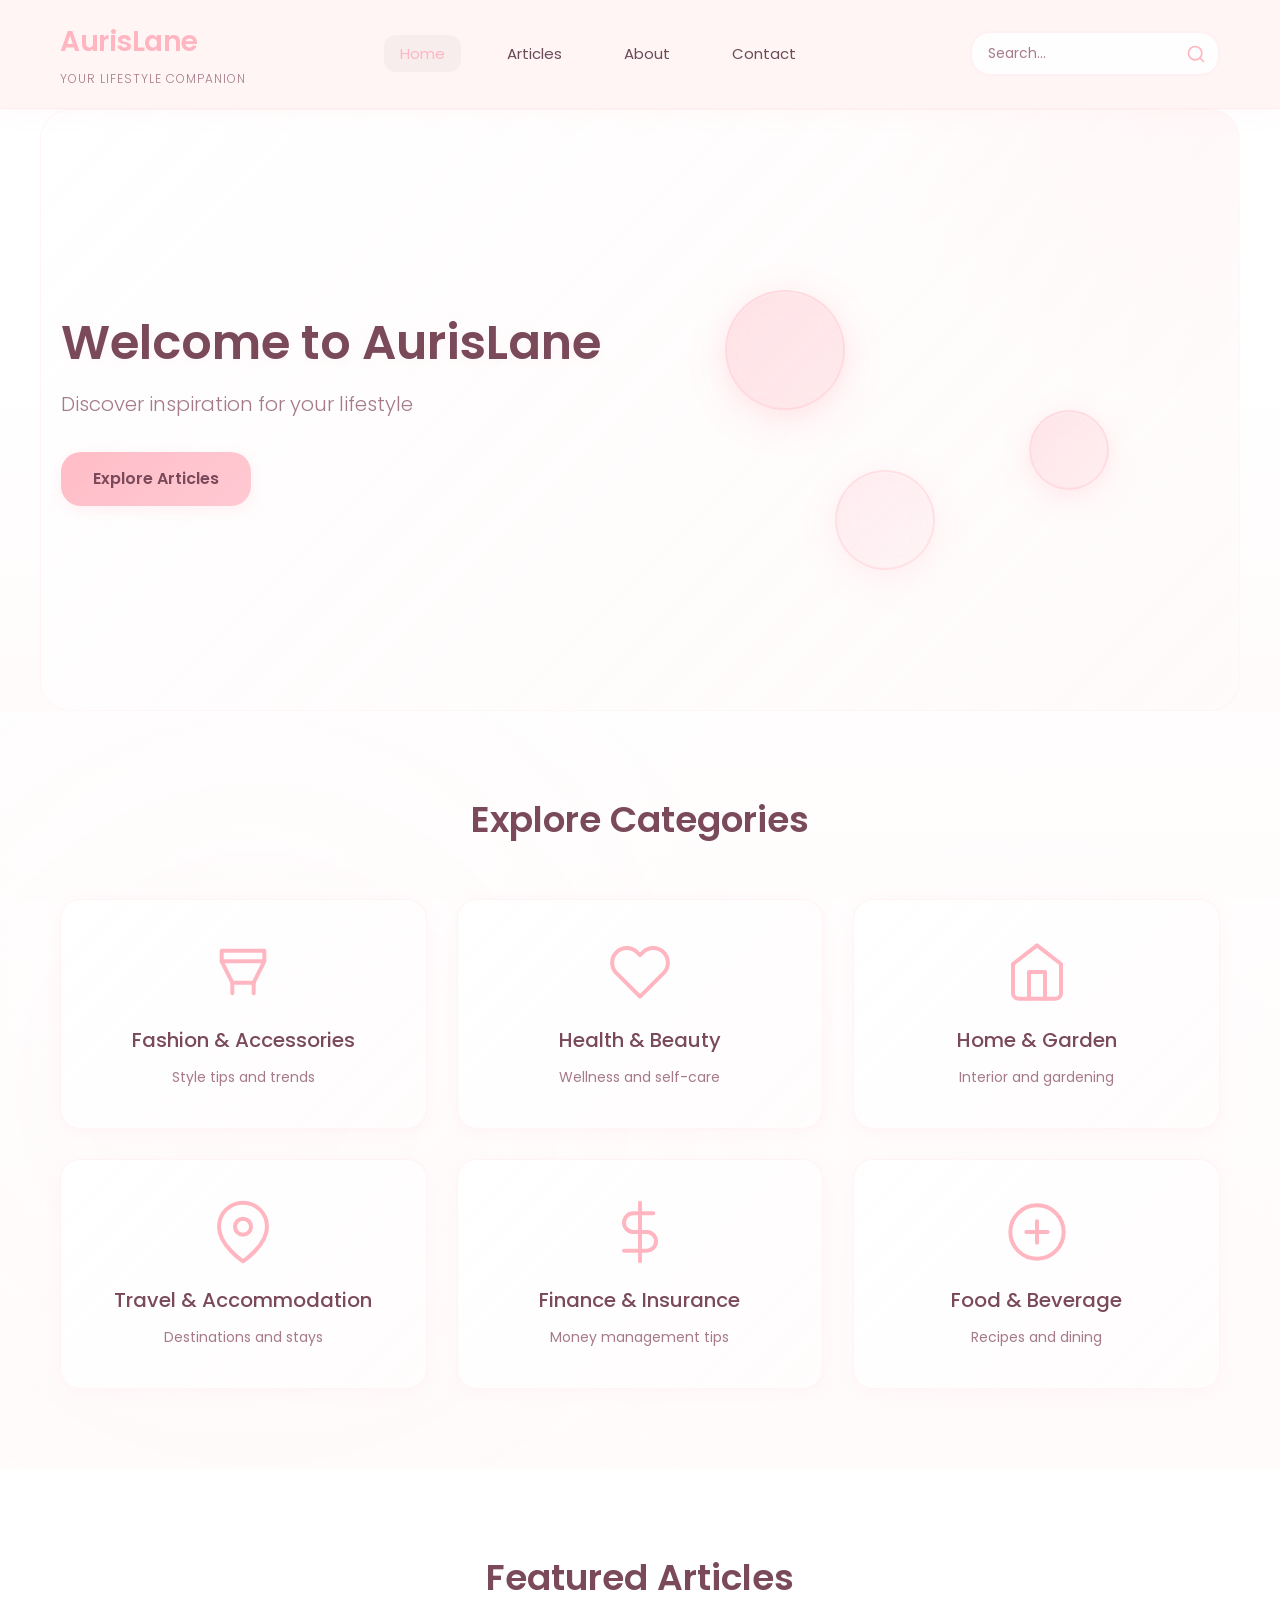
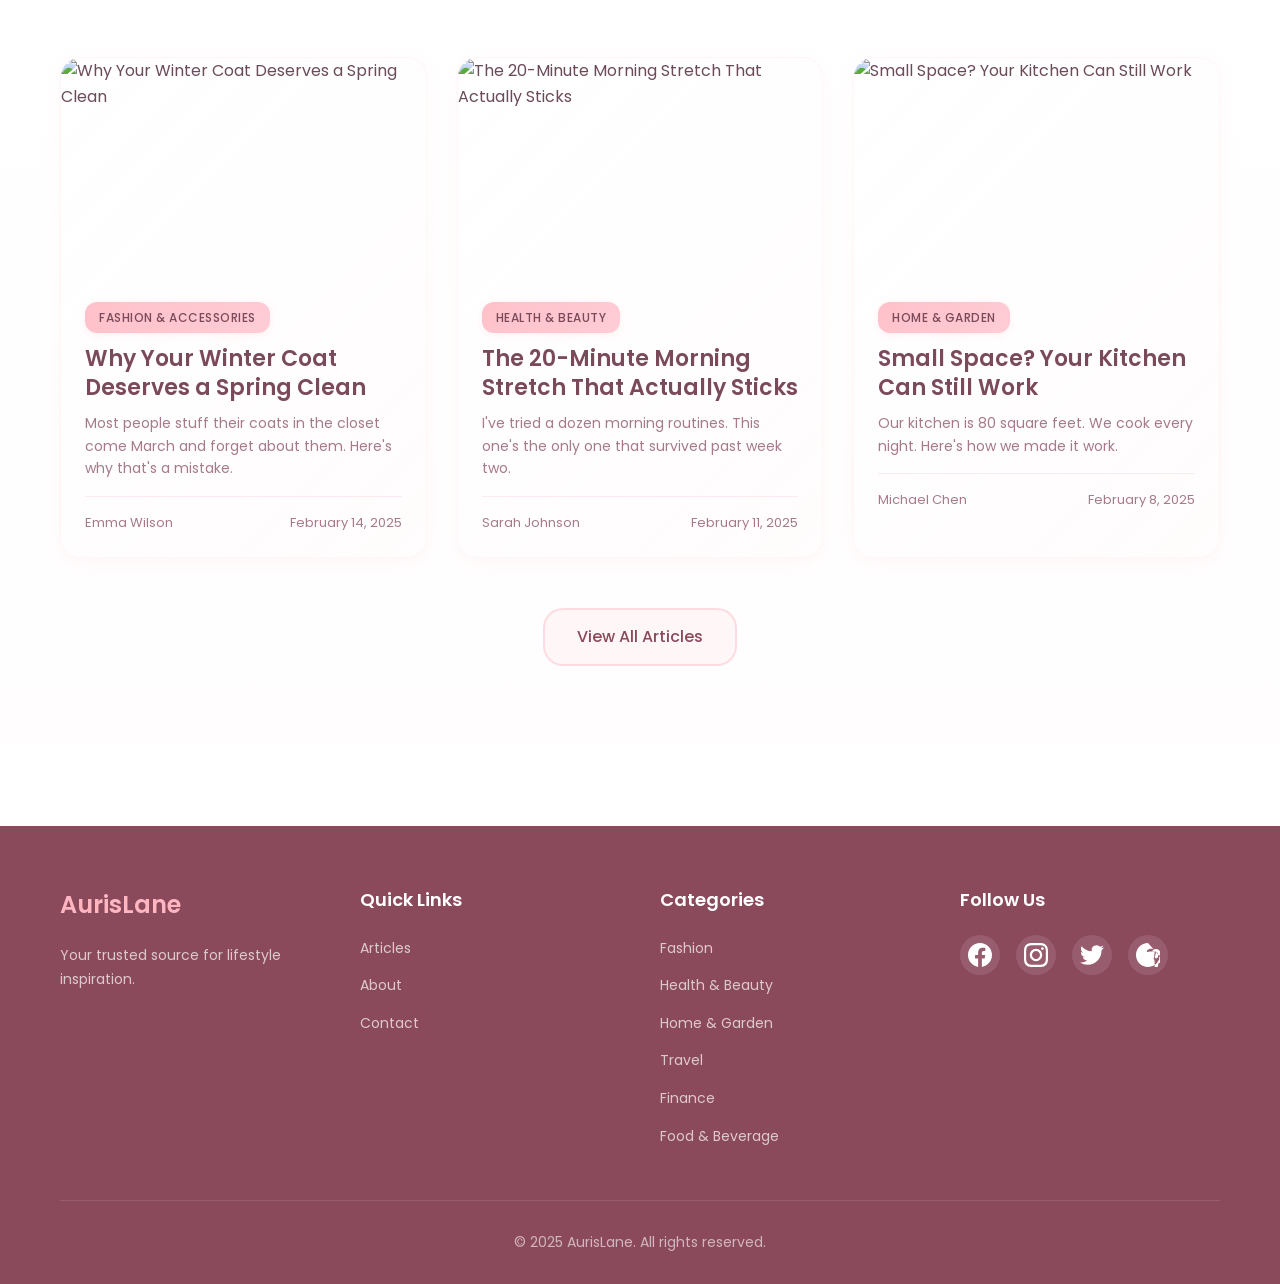
==== commit 4a272fc9: "Remove products module, add 50 human-style articles with images Made-with: Cursor" ====
--- a/index.html
+++ b/index.html
@@ -21,7 +21,6 @@
                 <ul>
                     <li><a href="index.html" class="active">Home</a></li>
                     <li><a href="articles.html">Articles</a></li>
-                    <li><a href="products.html">Products</a></li>
                     <li><a href="about.html">About</a></li>
                     <li><a href="contact.html">Contact</a></li>
                 </ul>
@@ -147,13 +146,12 @@
             <div class="footer-content">
                 <div class="footer-section">
                     <h3>AurisLane</h3>
-                    <p>Your trusted source for lifestyle inspiration and product recommendations.</p>
+                    <p>Your trusted source for lifestyle inspiration.</p>
                 </div>
                 <div class="footer-section">
                     <h4>Quick Links</h4>
                     <ul>
                         <li><a href="articles.html">Articles</a></li>
-                        <li><a href="products.html">Products</a></li>
                         <li><a href="about.html">About</a></li>
                         <li><a href="contact.html">Contact</a></li>
                     </ul>
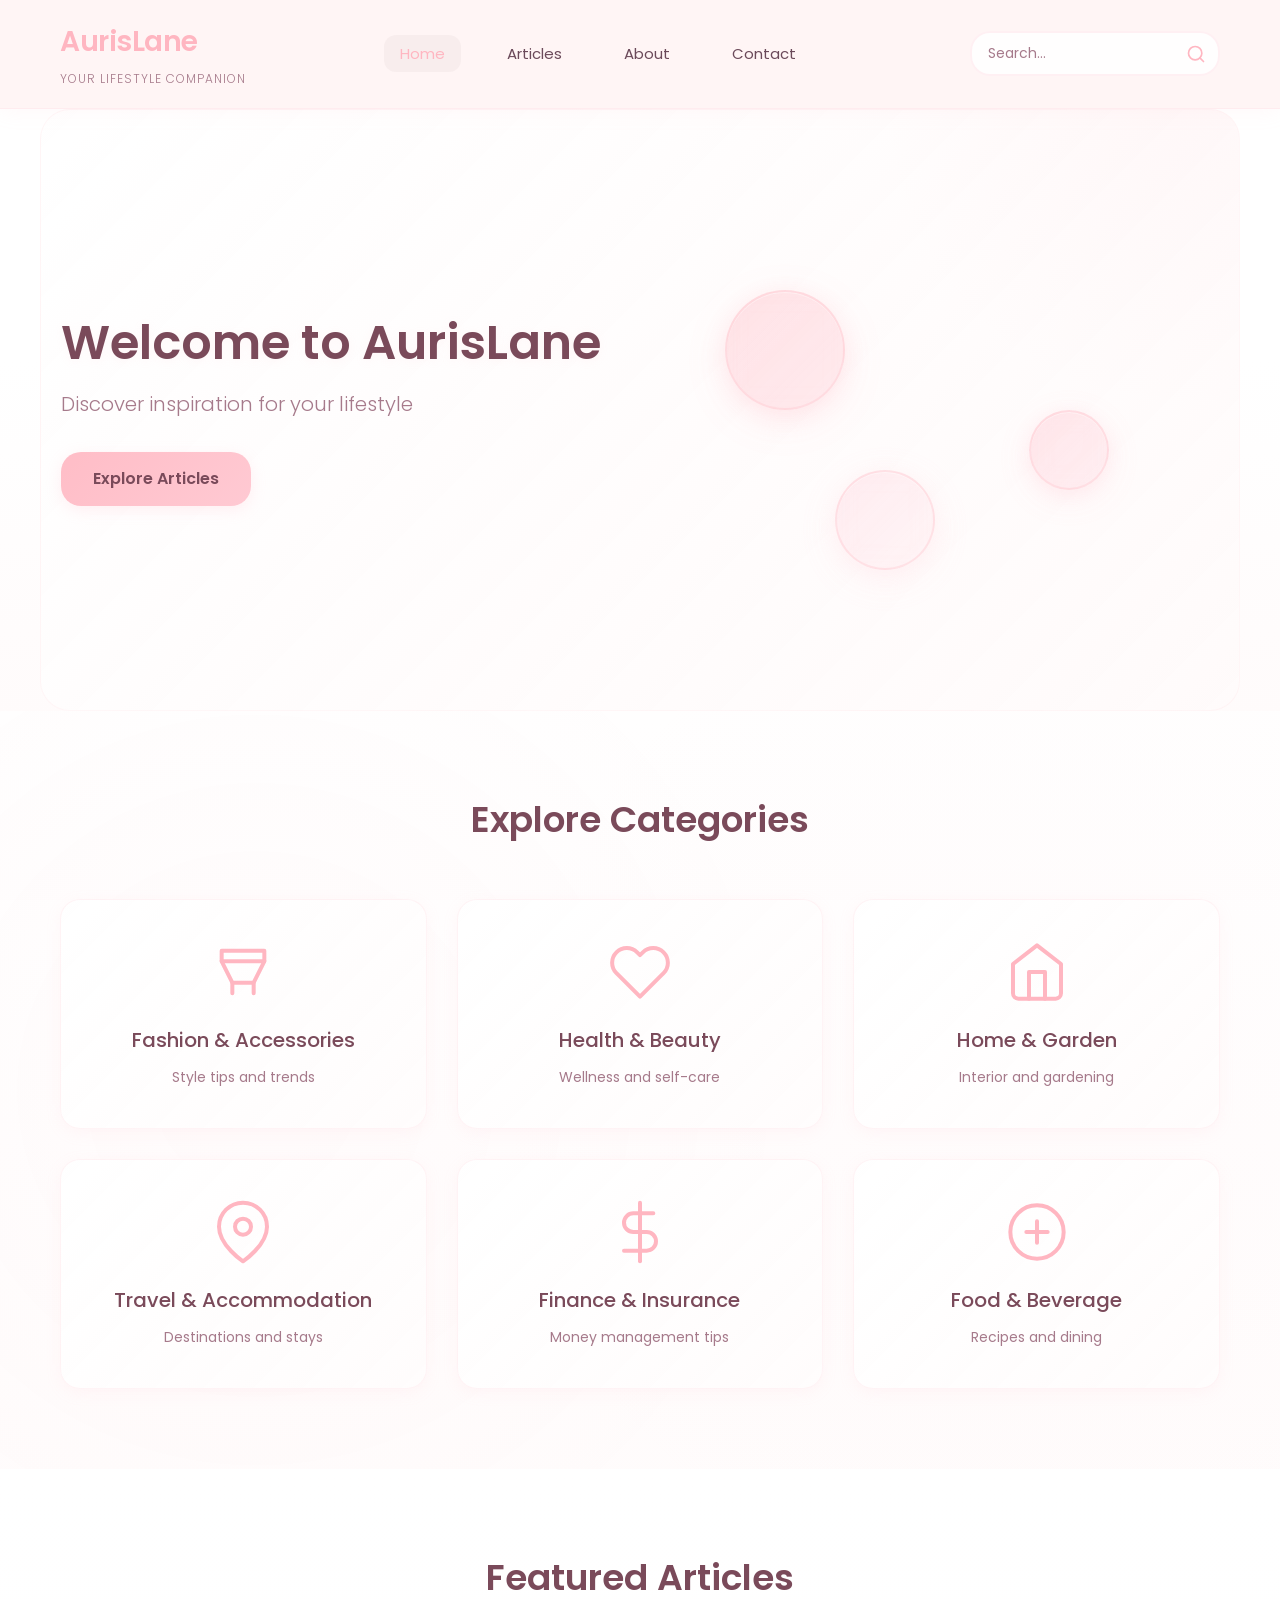
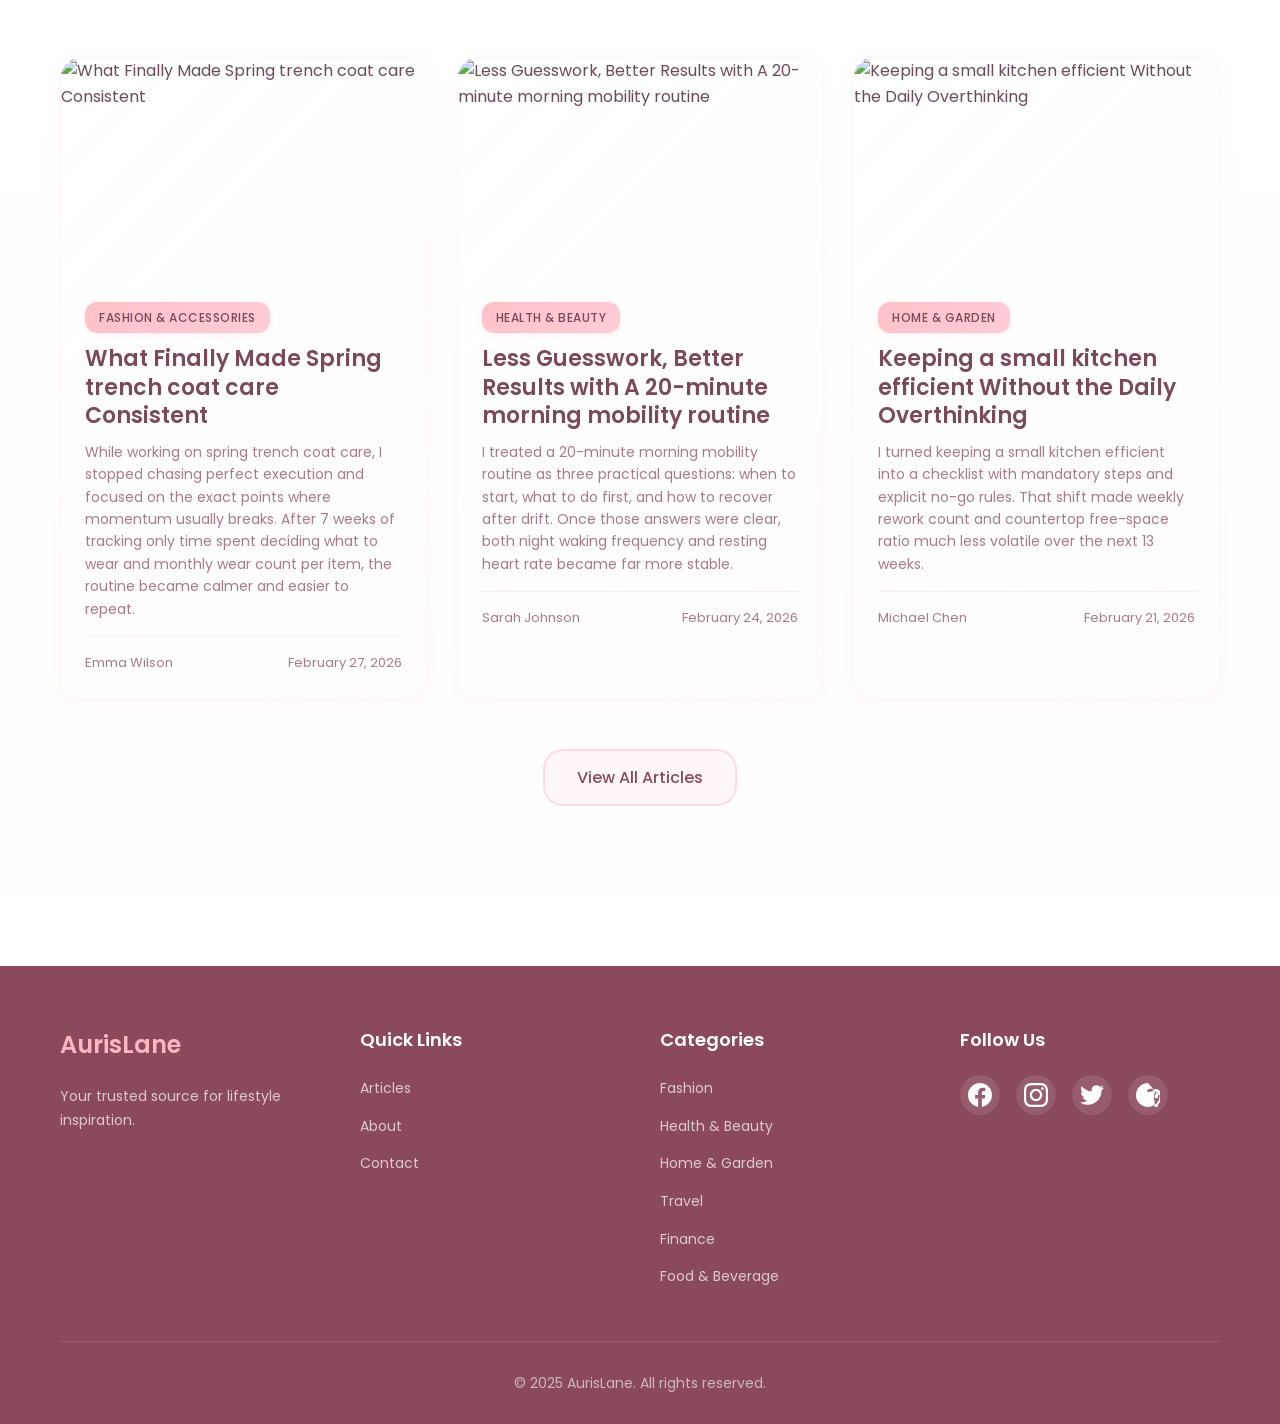
==== commit 64b95395: "Update AurisLane with English article dataset Convert all 50 blog posts to pure English and wire loc" ====
--- a/index.html
+++ b/index.html
@@ -199,6 +199,7 @@
         </div>
     </footer>
 
+    <script src="articles-data.js"></script>
     <script src="script.js"></script>
 </body>
 </html>
